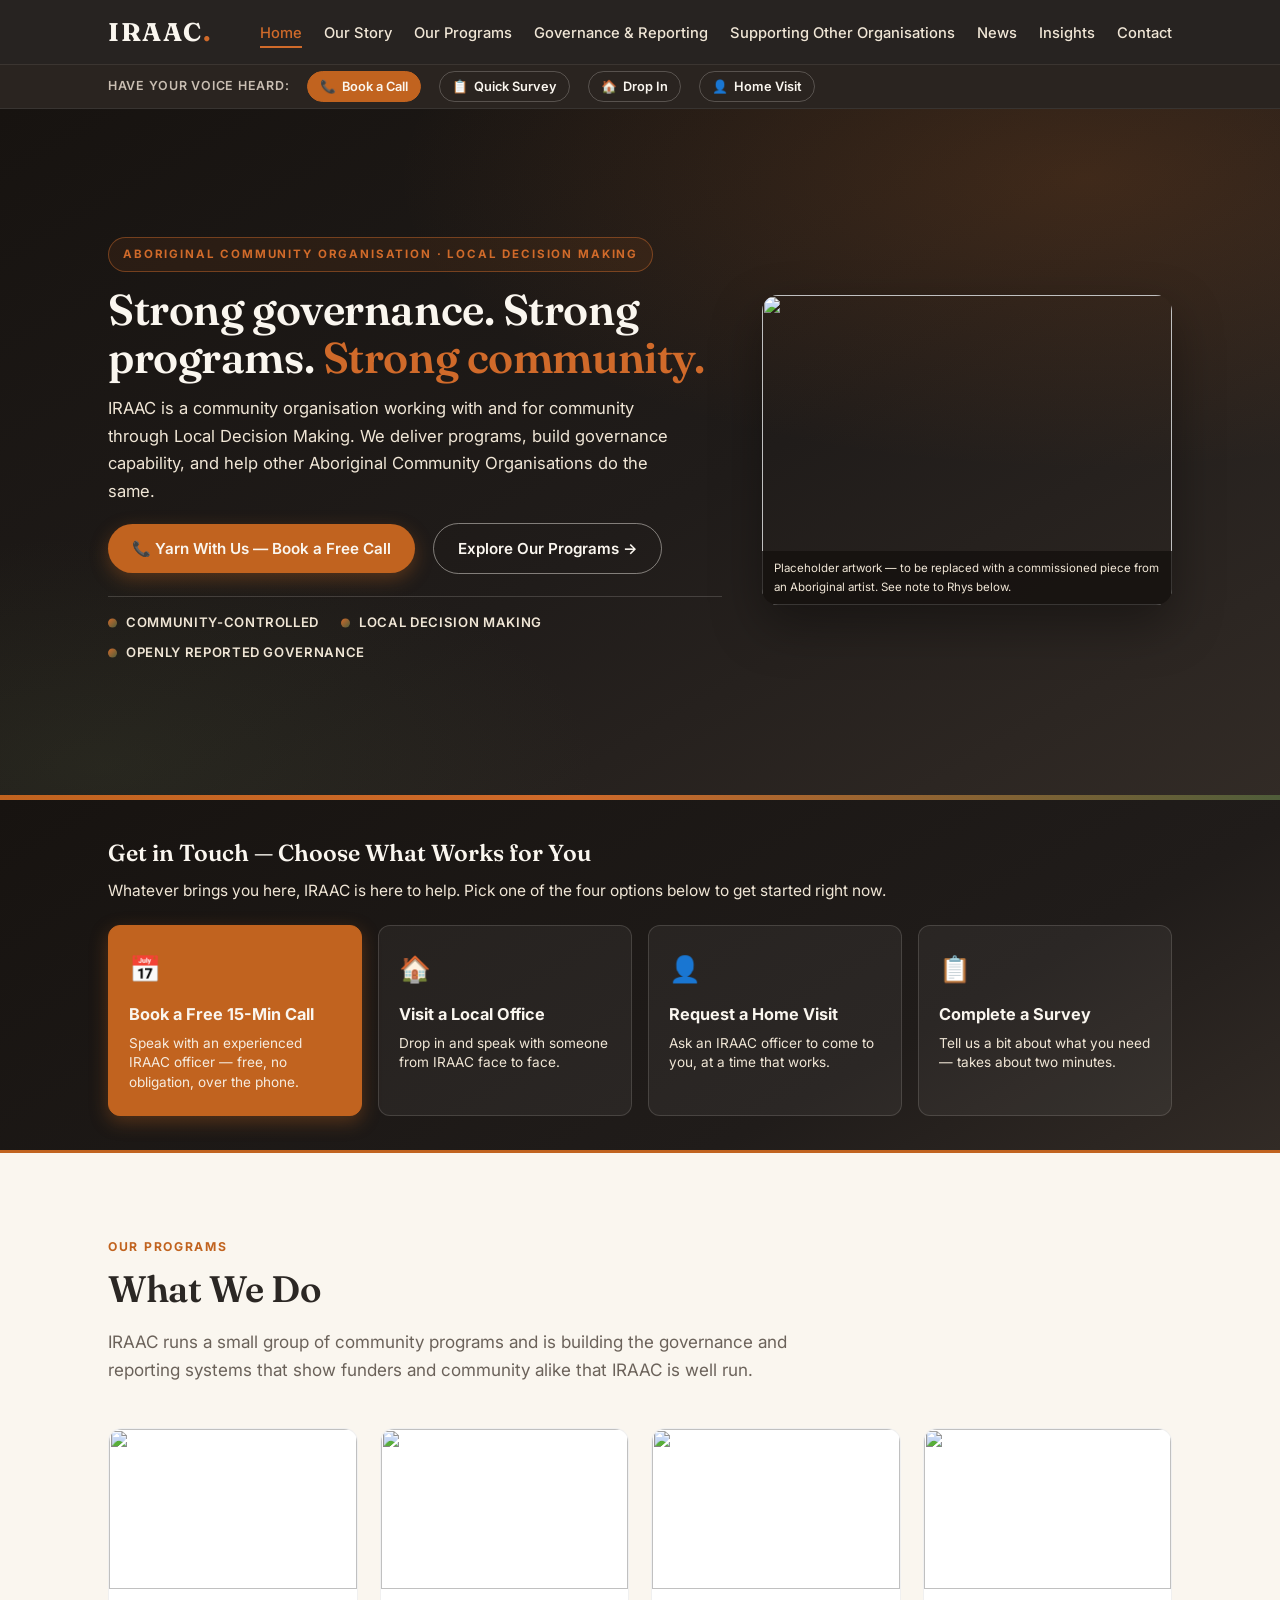
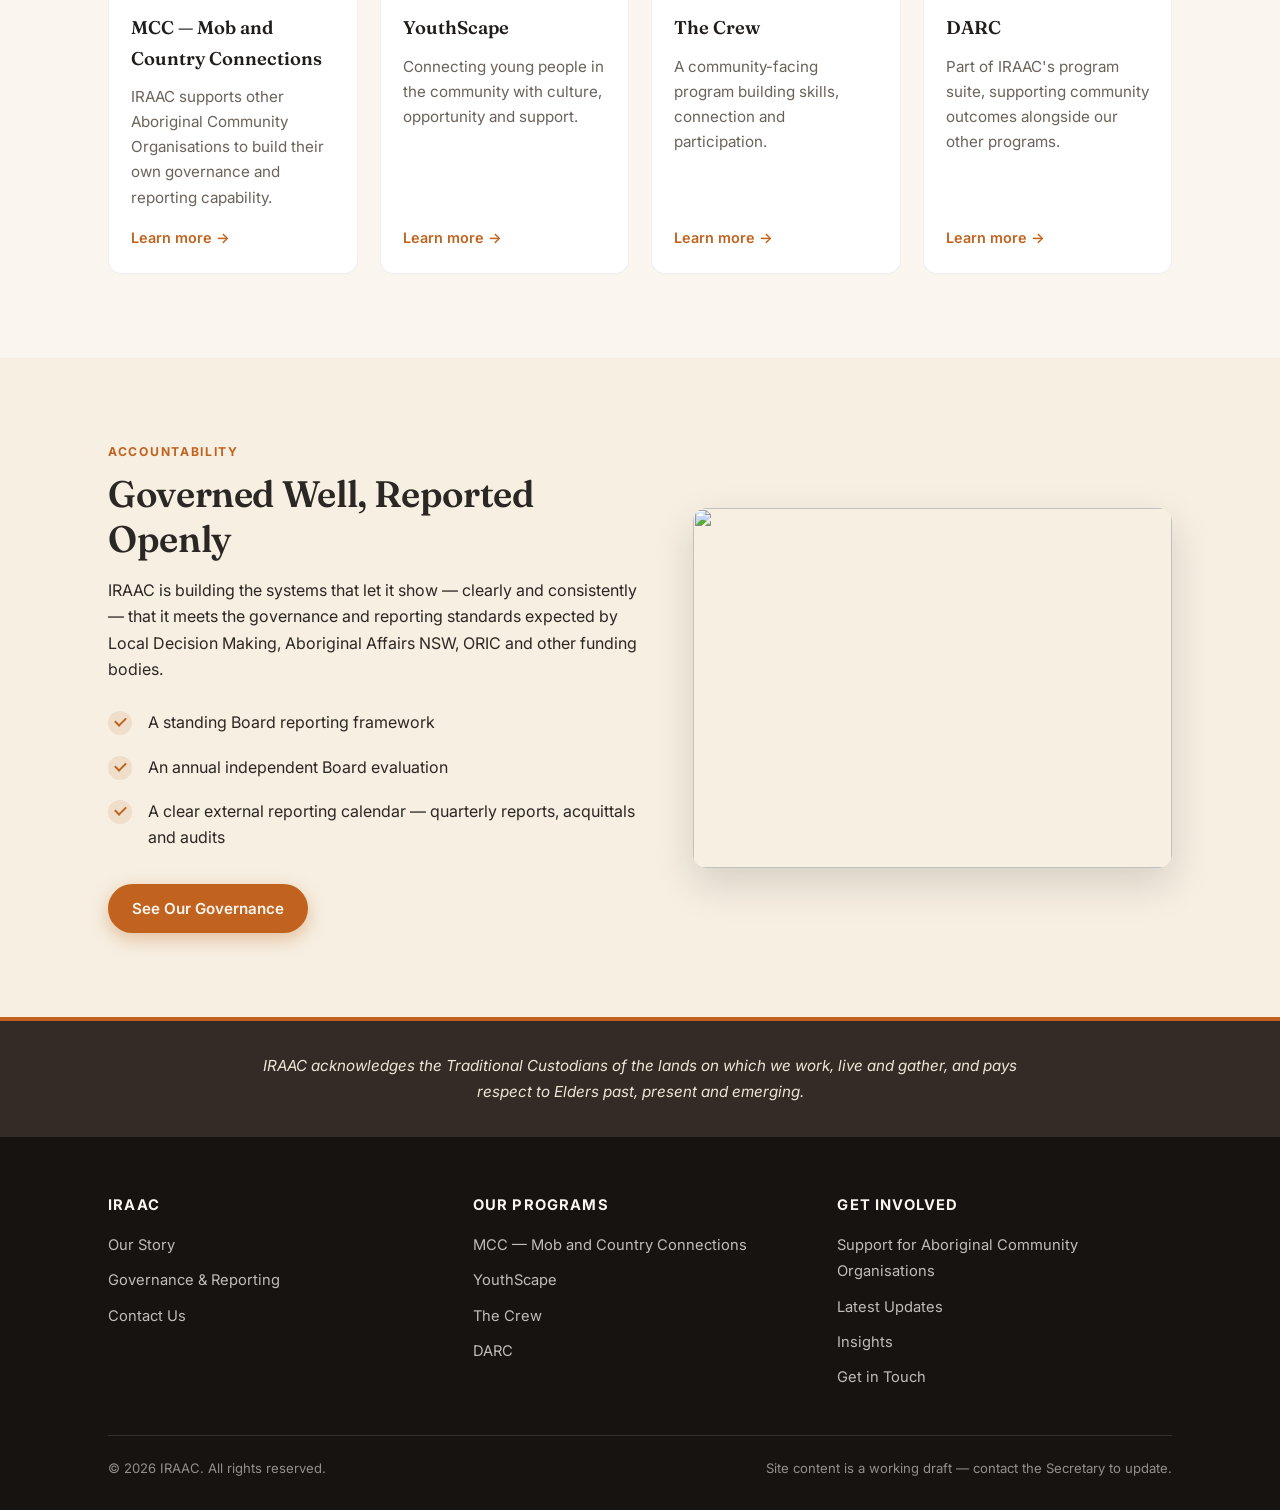
==== index.html @ ca38c6c4 "Fit hero + header in one desktop viewport; tighten mobile - Compress hero paddings, type scale, art " ====
<!DOCTYPE html>
<html lang="en">
<head>
<meta charset="UTF-8" />
<meta name="viewport" content="width=device-width, initial-scale=1.0" />
<title>Home | IRAAC</title>
<meta name="description" content="IRAAC supports Aboriginal community, culture and self-determination through Local Decision Making." />
<link rel="preconnect" href="https://fonts.googleapis.com">
<link rel="preconnect" href="https://fonts.gstatic.com" crossorigin>
<link href="https://fonts.googleapis.com/css2?family=Fraunces:opsz,wght@9..144,500;9..144,600;9..144,700&family=Inter:wght@400;500;600;700&display=swap" rel="stylesheet">
<style>
:root {
  --charcoal: #201c1a;
  --charcoal-soft: #322b26;
  --charcoal-deep: #171310;
  --cream: #faf6ef;
  --sand: #f0e6d6;
  --sand-soft: #f6efe2;
  --ochre: #c1631f;
  --ochre-bright: #d06a2a;
  --ochre-dark: #8f4416;
  --green: #4f5d3a;
  --text: #2b2724;
  --muted: #6b625a;
  --max-width: 1120px;
  --font-display: "Fraunces", Georgia, serif;
  --font-body: "Inter", "Segoe UI", -apple-system, BlinkMacSystemFont, Roboto, Helvetica, Arial, sans-serif;
}
* { box-sizing: border-box; }
html { scroll-behavior: smooth; }
body { margin: 0; font-family: var(--font-body); color: var(--text); background: var(--cream); line-height: 1.65; -webkit-font-smoothing: antialiased; }
a { color: inherit; }
img { max-width: 100%; display: block; }
.container { max-width: var(--max-width); margin: 0 auto; padding: 0 28px; }

/* Header */
header.site-header { background: rgba(32, 28, 26, 0.97); backdrop-filter: blur(8px); color: var(--cream); position: sticky; top: 0; z-index: 50; border-bottom: 1px solid rgba(250,246,239,0.08); }
.header-inner { display: flex; align-items: center; justify-content: space-between; padding: 11px 28px; max-width: var(--max-width); margin: 0 auto; }
.wordmark { font-family: var(--font-display); font-size: 1.6rem; font-weight: 700; letter-spacing: 0.06em; text-decoration: none; color: var(--cream); }
.wordmark span { color: var(--ochre-bright); }
nav.main-nav ul { list-style: none; display: flex; gap: 22px; margin: 0; padding: 0; flex-wrap: wrap; }
nav.main-nav a { text-decoration: none; color: var(--sand); font-size: 0.92rem; font-weight: 500; border-bottom: 2px solid transparent; padding-bottom: 4px; transition: color 0.15s ease, border-color 0.15s ease; }
nav.main-nav a:hover { color: var(--ochre-bright); }
nav.main-nav a.active { color: var(--ochre-bright); border-bottom-color: var(--ochre-bright); }
.nav-toggle { display: none; background: none; border: none; color: var(--cream); font-size: 1.6rem; cursor: pointer; }
@media (max-width: 860px) {
  nav.main-nav { display: none; width: 100%; padding: 0 0 14px; }
  nav.main-nav.open { display: block; }
  nav.main-nav ul { flex-direction: column; gap: 12px; }
  .header-inner { flex-wrap: wrap; }
  .nav-toggle { display: block; }
}

/* Front door — the very first thing visible on every page: four ways to reach IRAAC */
.frontdoor { background: linear-gradient(150deg, var(--charcoal-deep) 0%, var(--charcoal) 70%, var(--charcoal-soft) 100%); border-bottom: 3px solid var(--ochre); padding: 34px 0; }
.frontdoor-head { margin-bottom: 22px; }
.frontdoor-head h2 { font-family: var(--font-display); color: var(--cream); font-size: 1.45rem; font-weight: 600; margin: 0 0 6px; }
.frontdoor-head p { color: var(--sand); margin: 0; font-size: 0.97rem; }
.frontdoor-grid { display: grid; grid-template-columns: repeat(4, 1fr); gap: 16px; }
.fd-card { display: block; background: rgba(250,246,239,0.05); border: 1px solid rgba(250,246,239,0.14); border-radius: 12px; padding: 22px 20px; text-decoration: none; transition: border-color .15s ease, transform .15s ease, background .15s ease, box-shadow .15s ease; }
.fd-card:hover { border-color: var(--ochre-bright); transform: translateY(-3px); background: rgba(250,246,239,0.08); box-shadow: 0 10px 24px rgba(0,0,0,0.25); }
.fd-card.is-primary { background: var(--ochre); border-color: var(--ochre); box-shadow: 0 6px 18px rgba(193,99,31,0.35); }
.fd-card.is-primary:hover { background: var(--ochre-bright); border-color: var(--ochre-bright); }
.fd-card .fd-icon { font-size: 1.6rem; display: block; margin-bottom: 10px; }
.fd-card h3 { color: var(--cream); font-size: 1.02rem; margin: 0 0 6px; }
.fd-card p { color: var(--sand); font-size: 0.85rem; margin: 0; line-height: 1.45; }
.fd-card.is-primary p { color: rgba(250,246,239,0.92); }
@media (max-width: 900px) { .frontdoor-grid { grid-template-columns: repeat(2, 1fr); } }
@media (max-width: 560px) { .frontdoor-grid { grid-template-columns: 1fr; } .frontdoor { padding: 26px 0; } }

/* Hero with artwork panel */
.hero-flex { position: relative; background: radial-gradient(ellipse 90% 70% at 85% 10%, rgba(193,99,31,0.20), transparent 60%), radial-gradient(ellipse 70% 60% at 8% 95%, rgba(79,93,58,0.18), transparent 55%), linear-gradient(150deg, var(--charcoal-deep) 0%, var(--charcoal) 55%, var(--charcoal-soft) 100%); color: var(--cream); isolation: isolate; overflow: hidden; }
.hero-flex::after { content: ""; position: absolute; inset: auto 0 0 0; height: 5px; background: linear-gradient(90deg, var(--ochre) 0%, var(--ochre-bright) 45%, var(--green) 100%); }
.hero-flex .container { display: grid; grid-template-columns: 1.2fr 0.8fr; gap: 40px; align-items: center; padding-top: 44px; padding-bottom: 52px; max-width: var(--max-width); }
.hero-flex .art-panel { border-radius: 16px; overflow: hidden; position: relative; height: 310px; box-shadow: 0 20px 50px rgba(0,0,0,0.35); }
.hero-flex .art-panel img { width: 100%; height: 100%; object-fit: cover; }
.hero-flex .art-panel .art-caption { position: absolute; left: 0; right: 0; bottom: 0; background: rgba(20,16,14,0.78); color: var(--sand); font-size: 0.72rem; padding: 8px 12px; }
@media (max-width: 900px) { .hero-flex .container { grid-template-columns: 1fr; gap: 28px; } .hero-flex .art-panel { height: 190px; } }
.eyebrow { display: inline-block; color: var(--ochre-bright); text-transform: uppercase; letter-spacing: 0.16em; font-size: 0.72rem; font-weight: 700; margin-bottom: 14px; padding: 7px 14px; border: 1px solid rgba(208,106,42,0.45); border-radius: 999px; background: rgba(193,99,31,0.10); }
.hero-flex h1 { font-family: var(--font-display); font-size: clamp(2rem, 3.6vw, 2.7rem); line-height: 1.1; font-weight: 600; letter-spacing: -0.01em; margin: 0 0 14px; }
.hero-flex h1 em { font-style: normal; color: var(--ochre-bright); }
.hero-flex p { font-size: 1.04rem; color: var(--sand); max-width: 560px; margin-top: 0; margin-bottom: 6px; }
.trust-row { display: flex; flex-wrap: wrap; gap: 8px 22px; margin-top: 22px; padding-top: 15px; border-top: 1px solid rgba(250,246,239,0.16); }
.trust-row span { position: relative; color: var(--sand); font-size: 0.82rem; letter-spacing: 0.05em; text-transform: uppercase; font-weight: 600; padding-left: 18px; }
.trust-row span::before { content: ""; position: absolute; left: 0; top: 50%; transform: translateY(-50%); width: 9px; height: 9px; border-radius: 50%; background: linear-gradient(135deg, var(--ochre-bright), var(--green)); }

/* Buttons */
.btn { display: inline-block; padding: 12px 24px; border-radius: 999px; text-decoration: none; font-weight: 600; font-size: 0.95rem; margin-right: 14px; margin-top: 12px; transition: transform 0.15s ease, background 0.15s ease, box-shadow 0.15s ease, border-color 0.15s ease, color 0.15s ease; }
.btn-primary { background: var(--ochre); color: var(--cream); box-shadow: 0 6px 18px rgba(193,99,31,0.35); }
.btn-primary:hover { background: var(--ochre-dark); transform: translateY(-2px); box-shadow: 0 10px 24px rgba(193,99,31,0.4); }
.btn-outline { background: transparent; color: var(--cream); border: 1px solid rgba(250,246,239,0.45); }
.btn-outline:hover { border-color: var(--ochre-bright); color: var(--ochre-bright); transform: translateY(-2px); }

/* Sections */
section { padding: 84px 0; }
@media (max-width: 640px) { section { padding: 56px 0; } .hero-flex .container { padding-top: 30px; padding-bottom: 40px; } .hero-flex h1 { font-size: 1.8rem; } .trust-row { display: none; } .btn { display: block; text-align: center; margin-right: 0; } }
section.alt { background: var(--sand-soft); }
.kicker { color: var(--ochre); text-transform: uppercase; letter-spacing: 0.14em; font-size: 0.76rem; font-weight: 700; margin: 0 0 10px; }
h2.section-title { font-family: var(--font-display); font-size: clamp(1.8rem, 3.4vw, 2.3rem); font-weight: 600; line-height: 1.2; margin: 0 0 16px; letter-spacing: -0.01em; }
p.section-lead { color: var(--muted); max-width: 700px; font-size: 1.07rem; margin-bottom: 44px; }

/* Cards grid */
.grid { display: grid; grid-template-columns: repeat(auto-fit, minmax(238px, 1fr)); gap: 22px; }
.card { position: relative; background: #fff; border: 1px solid rgba(0,0,0,0.06); border-radius: 14px; overflow: hidden; display: flex; flex-direction: column; transition: transform 0.2s ease, box-shadow 0.2s ease; }
.card::before { content: ""; position: absolute; top: 0; left: 0; right: 0; height: 4px; background: linear-gradient(90deg, var(--ochre) 0%, var(--ochre-bright) 50%, var(--green) 100%); opacity: 0; transition: opacity 0.2s ease; z-index: 1; }
.card:hover { transform: translateY(-4px); box-shadow: 0 14px 32px rgba(32,28,26,0.12); }
.card:hover::before { opacity: 1; }
.card img { width: 100%; height: 160px; object-fit: cover; }
.card .card-body { padding: 24px 22px; display: flex; flex-direction: column; flex-grow: 1; }
.card h3 { font-family: var(--font-display); margin: 0 0 10px; font-size: 1.15rem; font-weight: 600; color: var(--charcoal); }
.card p { color: var(--muted); font-size: 0.95rem; margin: 0; flex-grow: 1; }
.card a.card-link { display: inline-block; margin-top: 16px; font-weight: 600; color: var(--ochre); text-decoration: none; font-size: 0.9rem; }
.card a.card-link:hover { color: var(--ochre-dark); }

/* Two column */
.two-col { display: grid; grid-template-columns: 1.05fr 0.95fr; gap: 56px; align-items: center; }
.two-col img { border-radius: 14px; width: 100%; height: 360px; object-fit: cover; box-shadow: 0 16px 40px rgba(32,28,26,0.15); }
@media (max-width: 860px) { .two-col { grid-template-columns: 1fr; gap: 32px; } .two-col img { height: 220px; } }

/* Governance checklist */
.check-list { list-style: none; padding: 0; margin: 18px 0 24px; }
.check-list li { position: relative; padding: 9px 0 9px 40px; font-size: 1rem; color: var(--text); }
.check-list li::before { content: ""; position: absolute; left: 0; top: 11px; width: 24px; height: 24px; border-radius: 50%; background: rgba(193,99,31,0.12); }
.check-list li::after { content: ""; position: absolute; left: 7px; top: 17px; width: 9px; height: 5px; border-left: 2px solid var(--ochre); border-bottom: 2px solid var(--ochre); transform: rotate(-45deg); }

/* Acknowledgement + footer */
.acknowledgement { background: var(--charcoal-soft); color: var(--sand); font-size: 0.95rem; padding: 32px 0; border-top: 4px solid var(--ochre); }
.acknowledgement .container { max-width: 820px; text-align: center; font-style: italic; line-height: 1.7; }
footer.site-footer { background: var(--charcoal-deep); color: var(--sand); padding: 56px 0 30px; }
.footer-grid { display: grid; grid-template-columns: repeat(auto-fit, minmax(200px, 1fr)); gap: 30px; margin-bottom: 36px; }
.footer-grid h4 { color: var(--cream); margin: 0 0 14px; font-size: 0.92rem; text-transform: uppercase; letter-spacing: 0.08em; }
.footer-grid ul { list-style: none; padding: 0; margin: 0; }
.footer-grid li { margin-bottom: 9px; }
.footer-grid a { color: rgba(250,246,239,0.75); text-decoration: none; font-size: 0.92rem; transition: color 0.15s ease; }
.footer-grid a:hover { color: var(--ochre-bright); }
.footer-bottom { border-top: 1px solid rgba(250,246,239,0.12); padding-top: 22px; font-size: 0.82rem; color: rgba(250,246,239,0.55); display: flex; justify-content: space-between; flex-wrap: wrap; gap: 10px; }

/* Scroll reveal */
.reveal { opacity: 0; transform: translateY(22px); transition: opacity 0.6s ease, transform 0.6s ease; }
.reveal.visible { opacity: 1; transform: none; }
@media (prefers-reduced-motion: reduce) {
  html { scroll-behavior: auto; }
  .reveal { opacity: 1; transform: none; transition: none; }
  .card:hover, .btn:hover, .fd-card:hover { transform: none; }
}

/* Voice strip — the four ways to be heard, pinned in the header on every page */
.voice-strip { background: #2a2420; border-top: 1px solid rgba(250,246,239,0.08); }
.voice-strip .vs-inner { max-width: var(--max-width); margin: 0 auto; padding: 6px 28px; display: flex; align-items: center; gap: 6px 18px; flex-wrap: nowrap; overflow-x: auto; -webkit-overflow-scrolling: touch; scrollbar-width: none; }
.voice-strip .vs-inner::-webkit-scrollbar { display: none; }
.voice-strip .vs-label { color: #c9beb2; font-size: 0.78rem; font-weight: 600; letter-spacing: 0.06em; text-transform: uppercase; white-space: nowrap; flex-shrink: 0; }
.voice-strip a { display: inline-flex; align-items: center; gap: 6px; color: #faf6ef; text-decoration: none; font-size: 0.8rem; font-weight: 600; padding: 4px 12px; border: 1px solid rgba(250,246,239,0.22); border-radius: 999px; white-space: nowrap; flex-shrink: 0; transition: border-color .15s ease, background .15s ease, color .15s ease; }
.voice-strip a:hover, .voice-strip a:focus-visible { border-color: #d06a2a; color: #d06a2a; background: rgba(208,106,42,0.08); }
.voice-strip a.vs-primary { background: #c1631f; border-color: #c1631f; }
.voice-strip a.vs-primary:hover, .voice-strip a.vs-primary:focus-visible { background: #d06a2a; border-color: #d06a2a; color: #faf6ef; }
@media (max-width: 560px) { .voice-strip .vs-label { display: none; } .voice-strip .vs-inner { padding: 8px 16px; } }
</style>
</head>
<body>
<header class="site-header">
  <div class="header-inner">
    <a href="index.html" class="wordmark">IRAAC<span>.</span></a>
    <button class="nav-toggle" aria-label="Toggle menu">&#9776;</button>
    <nav class="main-nav"><ul><li><a href="index.html" class="active">Home</a></li>
<li><a href="about.html">Our Story</a></li>
<li><a href="programs.html">Our Programs</a></li>
<li><a href="governance.html">Governance & Reporting</a></li>
<li><a href="support.html">Supporting Other Organisations</a></li>
<li><a href="news.html">News</a></li>
<li><a href="insights.html">Insights</a></li>
<li><a href="contact.html">Contact</a></li>
</ul></nav>
  </div>
<div class="voice-strip" aria-label="Ways to have your voice heard">
  <div class="vs-inner">
    <span class="vs-label">Have your voice heard:</span>
    <a class="vs-primary" href="book-a-call.html"><span aria-hidden="true">&#128222;</span>Book a Call</a>
    <a href="survey.html"><span aria-hidden="true">&#128203;</span>Quick Survey</a>
    <a href="offices.html"><span aria-hidden="true">&#127968;</span>Drop In</a>
    <a href="contact.html#home-visit"><span aria-hidden="true">&#128100;</span>Home Visit</a>
  </div>
</div>
</header>

<section class="hero-flex">
  <div class="container">
    <div>
      <div class="eyebrow">Aboriginal Community Organisation &middot; Local Decision Making</div>
      <h1>Strong governance. Strong programs. <em>Strong community.</em></h1>
      <p>IRAAC is a community organisation working with and for community through Local Decision Making. We deliver programs, build governance capability, and help other Aboriginal Community Organisations do the same.</p>
      <a href="book-a-call.html" class="btn btn-primary">&#128222; Yarn With Us &mdash; Book a Free Call</a>
      <a href="programs.html" class="btn btn-outline">Explore Our Programs &rarr;</a>
      <div class="trust-row">
        <span>Community-controlled</span>
        <span>Local Decision Making</span>
        <span>Openly reported governance</span>
      </div>
    </div>
    <div class="art-panel">
      <img src="https://picsum.photos/seed/iraac-art-placeholder/900/900" alt="" />
      <div class="art-caption">Placeholder artwork &mdash; to be replaced with a commissioned piece from an Aboriginal artist. See note to Rhys below.</div>
    </div>
  </div>
</section>

<section class="frontdoor">
  <div class="container">
    <div class="frontdoor-head">
      <h2>Get in Touch &mdash; Choose What Works for You</h2>
      <p>Whatever brings you here, IRAAC is here to help. Pick one of the four options below to get started right now.</p>
    </div>
    <div class="frontdoor-grid">
      <a class="fd-card is-primary" href="book-a-call.html">
        <span class="fd-icon">&#128197;</span>
        <h3>Book a Free 15-Min Call</h3>
        <p>Speak with an experienced IRAAC officer &mdash; free, no obligation, over the phone.</p>
      </a>
      <a class="fd-card" href="offices.html">
        <span class="fd-icon">&#127968;</span>
        <h3>Visit a Local Office</h3>
        <p>Drop in and speak with someone from IRAAC face to face.</p>
      </a>
      <a class="fd-card" href="contact.html#home-visit">
        <span class="fd-icon">&#128100;</span>
        <h3>Request a Home Visit</h3>
        <p>Ask an IRAAC officer to come to you, at a time that works.</p>
      </a>
      <a class="fd-card" href="survey.html">
        <span class="fd-icon">&#128203;</span>
        <h3>Complete a Survey</h3>
        <p>Tell us a bit about what you need &mdash; takes about two minutes.</p>
      </a>
    </div>
  </div>
</section>

<section>
  <div class="container">
    <p class="kicker reveal">Our Programs</p>
    <h2 class="section-title reveal">What We Do</h2>
    <p class="section-lead reveal">IRAAC runs a small group of community programs and is building the governance and reporting systems that show funders and community alike that IRAAC is well run.</p>
    <div class="grid">
      <div class="card reveal"><img src="https://picsum.photos/seed/iraac-mcc/900/650" alt="" /><div class="card-body"><h3>MCC &mdash; Mob and Country Connections</h3><p>IRAAC supports other Aboriginal Community Organisations to build their own governance and reporting capability.</p><a class="card-link" href="programs.html#mcc">Learn more &rarr;</a></div></div>
      <div class="card reveal"><img src="https://picsum.photos/seed/iraac-youth/900/650" alt="" /><div class="card-body"><h3>YouthScape</h3><p>Connecting young people in the community with culture, opportunity and support.</p><a class="card-link" href="programs.html#youthscape">Learn more &rarr;</a></div></div>
      <div class="card reveal"><img src="https://picsum.photos/seed/iraac-crew/900/650" alt="" /><div class="card-body"><h3>The Crew</h3><p>A community-facing program building skills, connection and participation.</p><a class="card-link" href="programs.html#thecrew">Learn more &rarr;</a></div></div>
      <div class="card reveal"><img src="https://picsum.photos/seed/iraac-darc/900/650" alt="" /><div class="card-body"><h3>DARC</h3><p>Part of IRAAC's program suite, supporting community outcomes alongside our other programs.</p><a class="card-link" href="programs.html#darc">Learn more &rarr;</a></div></div>
    </div>
  </div>
</section>

<section class="alt">
  <div class="container two-col">
    <div>
      <p class="kicker reveal">Accountability</p>
      <h2 class="section-title reveal">Governed Well, Reported Openly</h2>
      <p class="reveal">IRAAC is building the systems that let it show &mdash; clearly and consistently &mdash; that it meets the governance and reporting standards expected by Local Decision Making, Aboriginal Affairs NSW, ORIC and other funding bodies.</p>
      <ul class="check-list reveal">
        <li>A standing Board reporting framework</li>
        <li>An annual independent Board evaluation</li>
        <li>A clear external reporting calendar &mdash; quarterly reports, acquittals and audits</li>
      </ul>
      <a href="governance.html" class="btn btn-primary reveal" style="margin-top: 0;">See Our Governance</a>
    </div>
    <img class="reveal" src="https://picsum.photos/seed/iraac-meeting/1200/800" alt="" />
  </div>
</section>

<div class="acknowledgement">
  <div class="container">IRAAC acknowledges the Traditional Custodians of the lands on which we work, live and gather, and pays respect to Elders past, present and emerging.</div>
</div>
<footer class="site-footer">
  <div class="container">
    <div class="footer-grid">
      <div><h4>IRAAC</h4><ul>
        <li><a href="about.html">Our Story</a></li>
        <li><a href="governance.html">Governance &amp; Reporting</a></li>
        <li><a href="contact.html">Contact Us</a></li>
      </ul></div>
      <div><h4>Our Programs</h4><ul>
        <li><a href="programs.html#mcc">MCC &mdash; Mob and Country Connections</a></li>
        <li><a href="programs.html#youthscape">YouthScape</a></li>
        <li><a href="programs.html#thecrew">The Crew</a></li>
        <li><a href="programs.html#darc">DARC</a></li>
      </ul></div>
      <div><h4>Get Involved</h4><ul>
        <li><a href="support.html">Support for Aboriginal Community Organisations</a></li>
        <li><a href="news.html">Latest Updates</a></li>
        <li><a href="insights.html">Insights</a></li>
        <li><a href="contact.html">Get in Touch</a></li>
      </ul></div>
    </div>
    <div class="footer-bottom">
      <span>&copy; 2026 IRAAC. All rights reserved.</span>
      <span>Site content is a working draft &mdash; contact the Secretary to update.</span>
    </div>
  </div>
</footer>

<script>
document.addEventListener("DOMContentLoaded", function () {
  var toggle = document.querySelector(".nav-toggle");
  var nav = document.querySelector(".main-nav");
  if (toggle && nav) {
    toggle.addEventListener("click", function () { nav.classList.toggle("open"); });
  }
  var form = document.querySelector(".contact-form");
  if (form) {
    form.addEventListener("submit", function (e) {
      e.preventDefault();
      var note = document.getElementById("form-note");
      if (note) { note.textContent = "Thanks — this demo form doesn't send yet. Connect it to an email address or form service to go live."; note.style.display = "block"; }
    });
  }
  var survey = document.getElementById("iraac-survey");
  if (survey) {
    survey.addEventListener("submit", function (e) {
      e.preventDefault();
      survey.style.display = "none";
      var thanks = document.getElementById("survey-thanks");
      if (thanks) { thanks.style.display = "block"; thanks.scrollIntoView({behavior: "smooth", block: "start"}); }
    });
  }
  var reveals = document.querySelectorAll(".reveal");
  if ("IntersectionObserver" in window) {
    var observer = new IntersectionObserver(function (entries) {
      entries.forEach(function (entry) {
        if (entry.isIntersecting) {
          entry.target.classList.add("visible");
          observer.unobserve(entry.target);
        }
      });
    }, { threshold: 0.12 });
    reveals.forEach(function (el) { observer.observe(el); });
  } else {
    reveals.forEach(function (el) { el.classList.add("visible"); });
  }
});
</script>
</body>
</html>
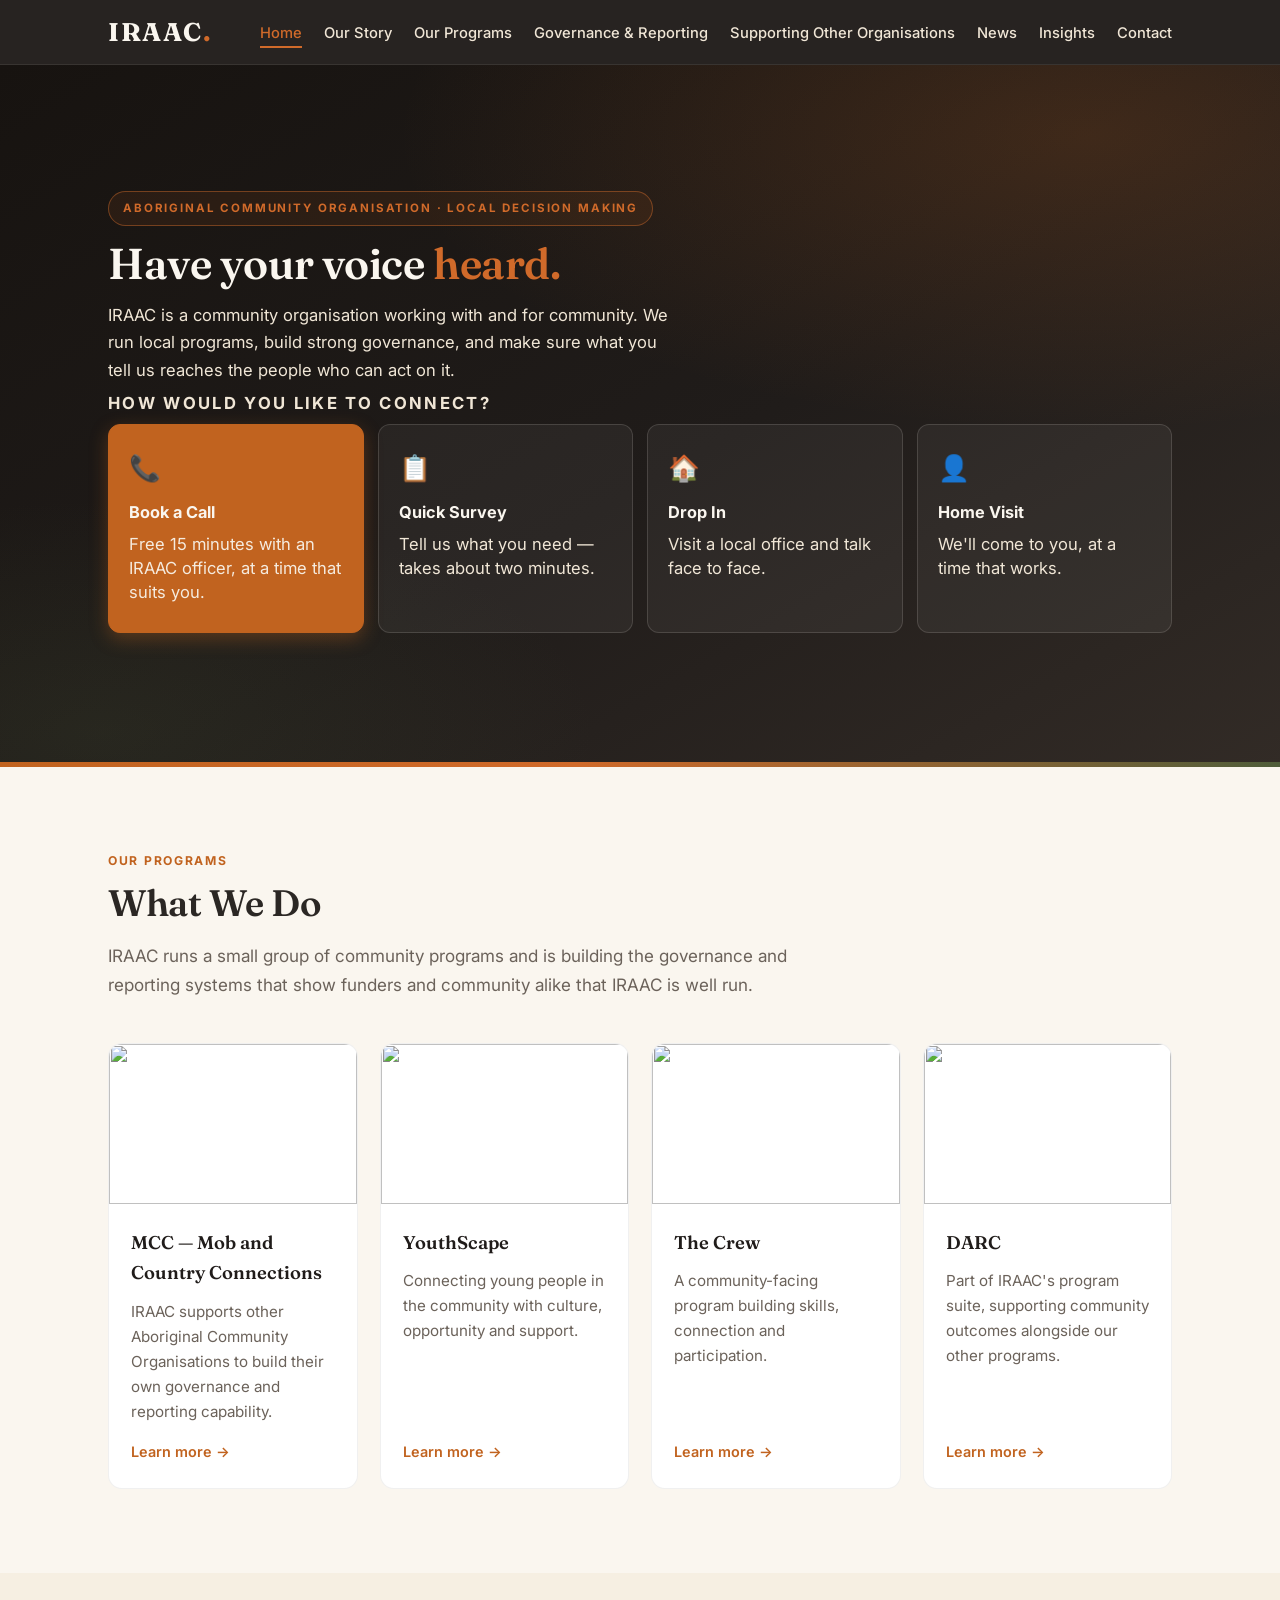
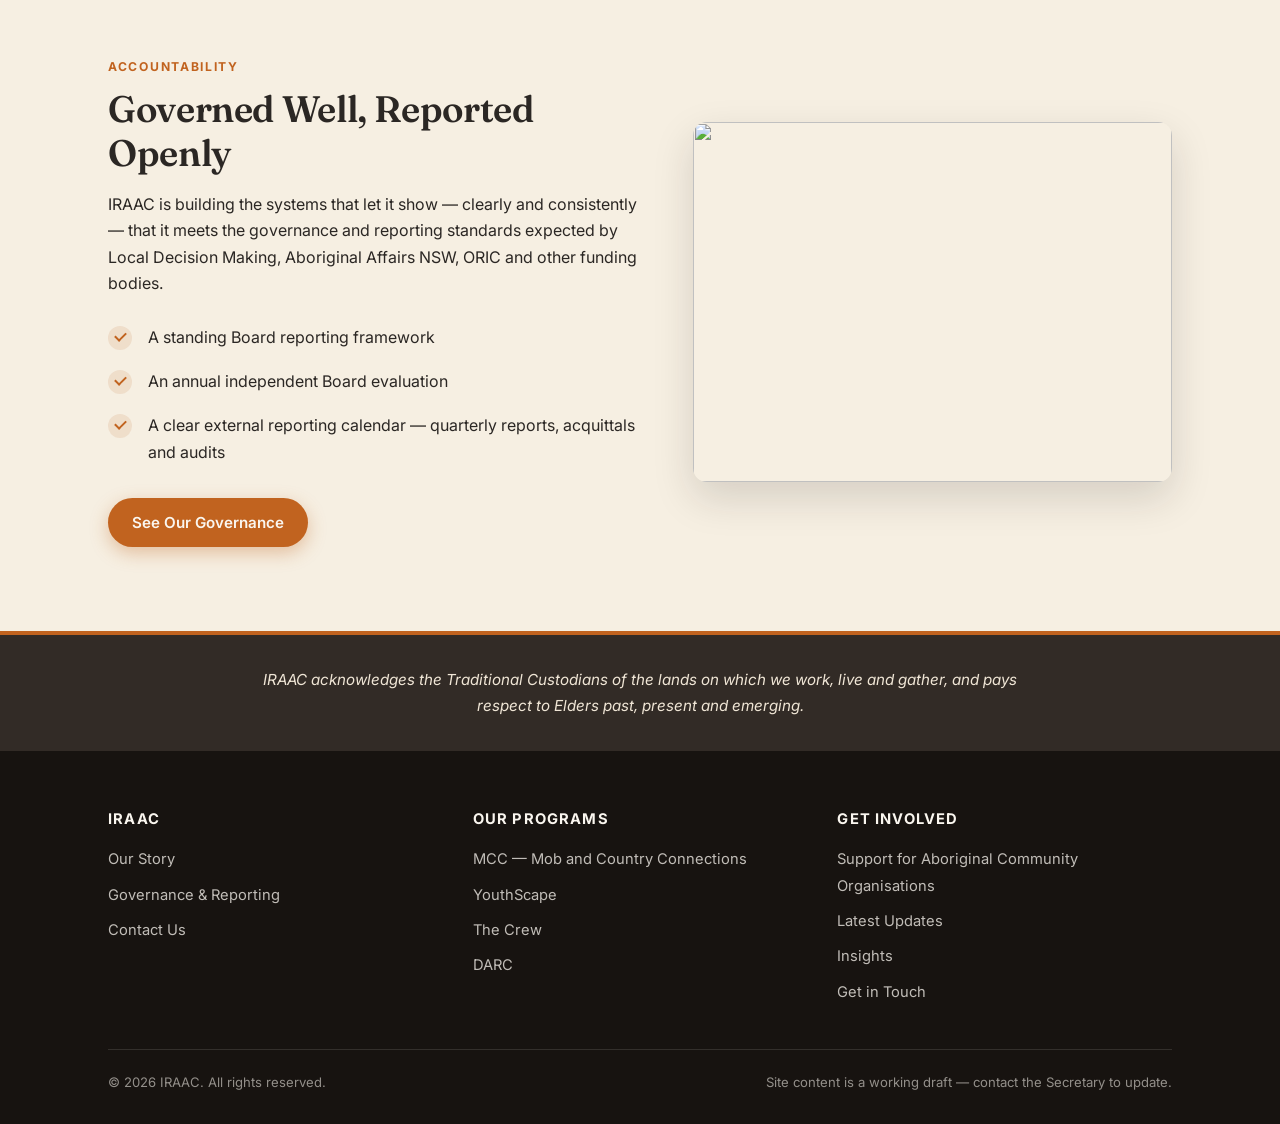
==== commit 7b4a7f38: "Make the homepage hero the front door itself - One breath of identity for first-time visitors (who I" ====
--- a/index.html
+++ b/index.html
@@ -154,6 +154,15 @@
 .voice-strip a.vs-primary { background: #c1631f; border-color: #c1631f; }
 .voice-strip a.vs-primary:hover, .voice-strip a.vs-primary:focus-visible { background: #d06a2a; border-color: #d06a2a; color: #faf6ef; }
 @media (max-width: 560px) { .voice-strip .vs-label { display: none; } .voice-strip .vs-inner { padding: 8px 16px; } }
+
+/* Hero chooser — identity in one breath, then the four doors */
+.hero-choose .container { display: block; padding-top: 42px; padding-bottom: 50px; }
+.hero-choose h1 { max-width: 720px; }
+.hero-sub { font-size: 1.04rem; color: var(--sand); max-width: 640px; margin: 0 0 26px; }
+.choose-label { color: var(--ochre-bright); text-transform: uppercase; letter-spacing: 0.14em; font-size: 0.74rem; font-weight: 700; margin: 0 0 14px; }
+.hero-choose .frontdoor-grid { display: grid; grid-template-columns: repeat(4, 1fr); gap: 14px; }
+@media (max-width: 900px) { .hero-choose .frontdoor-grid { grid-template-columns: repeat(2, 1fr); } }
+@media (max-width: 560px) { .hero-choose .frontdoor-grid { grid-template-columns: 1fr; } .hero-choose .container { padding-top: 28px; padding-bottom: 36px; } }
 </style>
 </head>
 <body>
@@ -171,64 +180,34 @@
 <li><a href="contact.html">Contact</a></li>
 </ul></nav>
   </div>
-<div class="voice-strip" aria-label="Ways to have your voice heard">
-  <div class="vs-inner">
-    <span class="vs-label">Have your voice heard:</span>
-    <a class="vs-primary" href="book-a-call.html"><span aria-hidden="true">&#128222;</span>Book a Call</a>
-    <a href="survey.html"><span aria-hidden="true">&#128203;</span>Quick Survey</a>
-    <a href="offices.html"><span aria-hidden="true">&#127968;</span>Drop In</a>
-    <a href="contact.html#home-visit"><span aria-hidden="true">&#128100;</span>Home Visit</a>
-  </div>
-</div>
 </header>
 
-<section class="hero-flex">
+<section class="hero-flex hero-choose">
   <div class="container">
-    <div>
-      <div class="eyebrow">Aboriginal Community Organisation &middot; Local Decision Making</div>
-      <h1>Strong governance. Strong programs. <em>Strong community.</em></h1>
-      <p>IRAAC is a community organisation working with and for community through Local Decision Making. We deliver programs, build governance capability, and help other Aboriginal Community Organisations do the same.</p>
-      <a href="book-a-call.html" class="btn btn-primary">&#128222; Yarn With Us &mdash; Book a Free Call</a>
-      <a href="programs.html" class="btn btn-outline">Explore Our Programs &rarr;</a>
-      <div class="trust-row">
-        <span>Community-controlled</span>
-        <span>Local Decision Making</span>
-        <span>Openly reported governance</span>
-      </div>
-    </div>
-    <div class="art-panel">
-      <img src="https://picsum.photos/seed/iraac-art-placeholder/900/900" alt="" />
-      <div class="art-caption">Placeholder artwork &mdash; to be replaced with a commissioned piece from an Aboriginal artist. See note to Rhys below.</div>
-    </div>
-  </div>
-</section>
-
-<section class="frontdoor">
-  <div class="container">
-    <div class="frontdoor-head">
-      <h2>Get in Touch &mdash; Choose What Works for You</h2>
-      <p>Whatever brings you here, IRAAC is here to help. Pick one of the four options below to get started right now.</p>
-    </div>
+    <div class="eyebrow">Aboriginal Community Organisation &middot; Local Decision Making</div>
+    <h1>Have your voice <em>heard.</em></h1>
+    <p class="hero-sub">IRAAC is a community organisation working with and for community. We run local programs, build strong governance, and make sure what you tell us reaches the people who can act on it.</p>
+    <p class="choose-label">How would you like to connect?</p>
     <div class="frontdoor-grid">
       <a class="fd-card is-primary" href="book-a-call.html">
-        <span class="fd-icon">&#128197;</span>
-        <h3>Book a Free 15-Min Call</h3>
-        <p>Speak with an experienced IRAAC officer &mdash; free, no obligation, over the phone.</p>
+        <span class="fd-icon">&#128222;</span>
+        <h3>Book a Call</h3>
+        <p>Free 15 minutes with an IRAAC officer, at a time that suits you.</p>
+      </a>
+      <a class="fd-card" href="survey.html">
+        <span class="fd-icon">&#128203;</span>
+        <h3>Quick Survey</h3>
+        <p>Tell us what you need &mdash; takes about two minutes.</p>
       </a>
       <a class="fd-card" href="offices.html">
         <span class="fd-icon">&#127968;</span>
-        <h3>Visit a Local Office</h3>
-        <p>Drop in and speak with someone from IRAAC face to face.</p>
+        <h3>Drop In</h3>
+        <p>Visit a local office and talk face to face.</p>
       </a>
       <a class="fd-card" href="contact.html#home-visit">
         <span class="fd-icon">&#128100;</span>
-        <h3>Request a Home Visit</h3>
-        <p>Ask an IRAAC officer to come to you, at a time that works.</p>
-      </a>
-      <a class="fd-card" href="survey.html">
-        <span class="fd-icon">&#128203;</span>
-        <h3>Complete a Survey</h3>
-        <p>Tell us a bit about what you need &mdash; takes about two minutes.</p>
+        <h3>Home Visit</h3>
+        <p>We'll come to you, at a time that works.</p>
       </a>
     </div>
   </div>
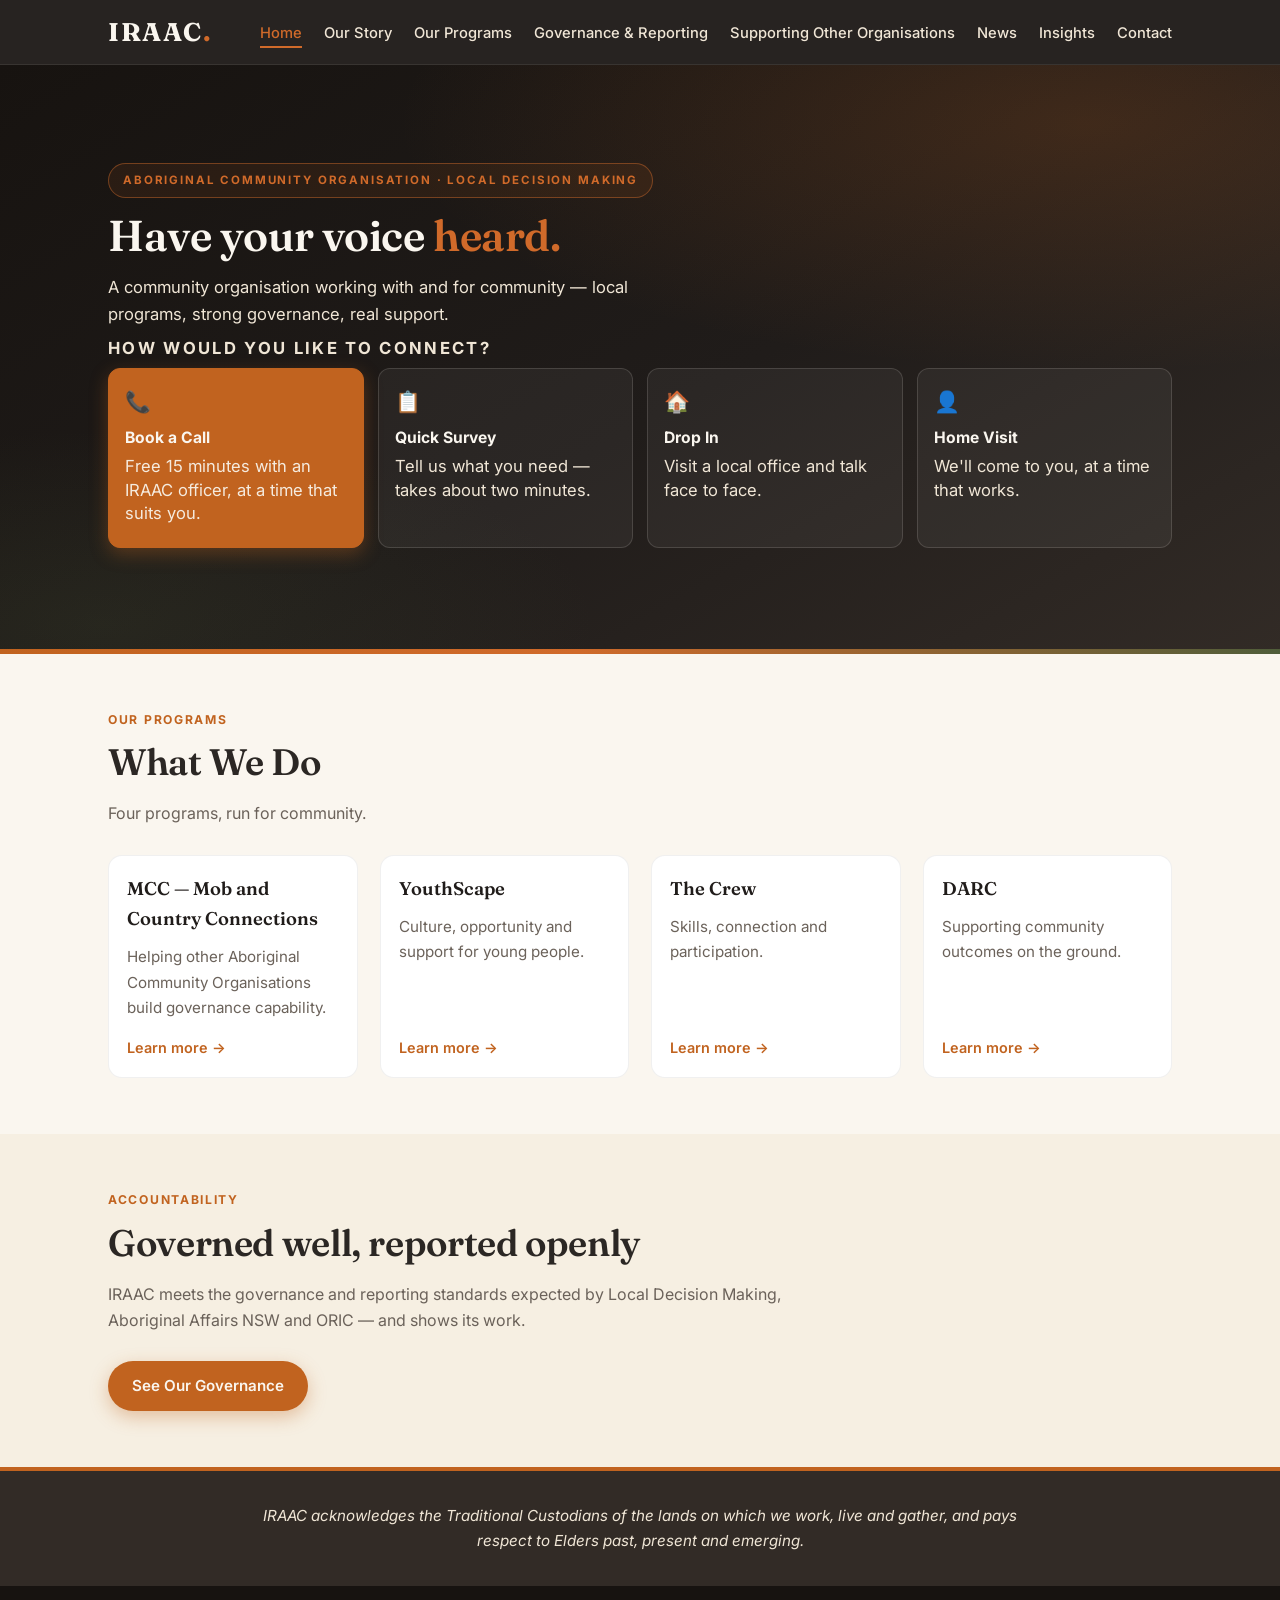
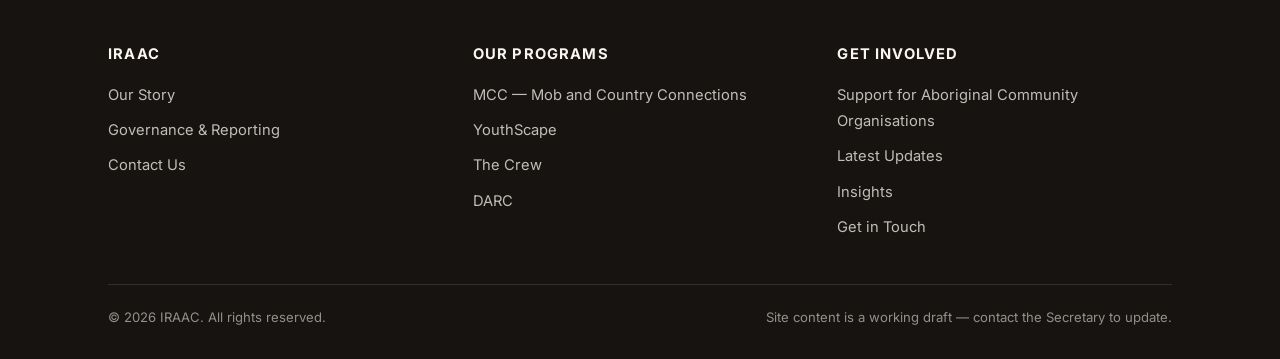
==== commit 5e097a25: "Reduce homepage to essentials - Hero: one-line identity, smaller tighter pathway cards - What We Do:" ====
--- a/index.html
+++ b/index.html
@@ -57,13 +57,13 @@
 .frontdoor-head h2 { font-family: var(--font-display); color: var(--cream); font-size: 1.45rem; font-weight: 600; margin: 0 0 6px; }
 .frontdoor-head p { color: var(--sand); margin: 0; font-size: 0.97rem; }
 .frontdoor-grid { display: grid; grid-template-columns: repeat(4, 1fr); gap: 16px; }
-.fd-card { display: block; background: rgba(250,246,239,0.05); border: 1px solid rgba(250,246,239,0.14); border-radius: 12px; padding: 22px 20px; text-decoration: none; transition: border-color .15s ease, transform .15s ease, background .15s ease, box-shadow .15s ease; }
+.fd-card { display: block; background: rgba(250,246,239,0.05); border: 1px solid rgba(250,246,239,0.14); border-radius: 12px; padding: 16px 16px; text-decoration: none; transition: border-color .15s ease, transform .15s ease, background .15s ease, box-shadow .15s ease; }
 .fd-card:hover { border-color: var(--ochre-bright); transform: translateY(-3px); background: rgba(250,246,239,0.08); box-shadow: 0 10px 24px rgba(0,0,0,0.25); }
 .fd-card.is-primary { background: var(--ochre); border-color: var(--ochre); box-shadow: 0 6px 18px rgba(193,99,31,0.35); }
 .fd-card.is-primary:hover { background: var(--ochre-bright); border-color: var(--ochre-bright); }
-.fd-card .fd-icon { font-size: 1.6rem; display: block; margin-bottom: 10px; }
-.fd-card h3 { color: var(--cream); font-size: 1.02rem; margin: 0 0 6px; }
-.fd-card p { color: var(--sand); font-size: 0.85rem; margin: 0; line-height: 1.45; }
+.fd-card .fd-icon { font-size: 1.3rem; display: block; margin-bottom: 6px; }
+.fd-card h3 { color: var(--cream); font-size: 0.98rem; margin: 0 0 4px; }
+.fd-card p { color: var(--sand); font-size: 0.8rem; margin: 0; line-height: 1.4; }
 .fd-card.is-primary p { color: rgba(250,246,239,0.92); }
 @media (max-width: 900px) { .frontdoor-grid { grid-template-columns: repeat(2, 1fr); } }
 @media (max-width: 560px) { .frontdoor-grid { grid-template-columns: 1fr; } .frontdoor { padding: 26px 0; } }
@@ -92,12 +92,12 @@
 .btn-outline:hover { border-color: var(--ochre-bright); color: var(--ochre-bright); transform: translateY(-2px); }
 
 /* Sections */
-section { padding: 84px 0; }
+section { padding: 56px 0; }
 @media (max-width: 640px) { section { padding: 56px 0; } .hero-flex .container { padding-top: 30px; padding-bottom: 40px; } .hero-flex h1 { font-size: 1.8rem; } .trust-row { display: none; } .btn { display: block; text-align: center; margin-right: 0; } }
 section.alt { background: var(--sand-soft); }
 .kicker { color: var(--ochre); text-transform: uppercase; letter-spacing: 0.14em; font-size: 0.76rem; font-weight: 700; margin: 0 0 10px; }
 h2.section-title { font-family: var(--font-display); font-size: clamp(1.8rem, 3.4vw, 2.3rem); font-weight: 600; line-height: 1.2; margin: 0 0 16px; letter-spacing: -0.01em; }
-p.section-lead { color: var(--muted); max-width: 700px; font-size: 1.07rem; margin-bottom: 44px; }
+p.section-lead { color: var(--muted); max-width: 700px; font-size: 1rem; margin-bottom: 28px; }
 
 /* Cards grid */
 .grid { display: grid; grid-template-columns: repeat(auto-fit, minmax(238px, 1fr)); gap: 22px; }
@@ -105,8 +105,8 @@
 .card::before { content: ""; position: absolute; top: 0; left: 0; right: 0; height: 4px; background: linear-gradient(90deg, var(--ochre) 0%, var(--ochre-bright) 50%, var(--green) 100%); opacity: 0; transition: opacity 0.2s ease; z-index: 1; }
 .card:hover { transform: translateY(-4px); box-shadow: 0 14px 32px rgba(32,28,26,0.12); }
 .card:hover::before { opacity: 1; }
-.card img { width: 100%; height: 160px; object-fit: cover; }
-.card .card-body { padding: 24px 22px; display: flex; flex-direction: column; flex-grow: 1; }
+
+.card .card-body { padding: 18px 18px; display: flex; flex-direction: column; flex-grow: 1; }
 .card h3 { font-family: var(--font-display); margin: 0 0 10px; font-size: 1.15rem; font-weight: 600; color: var(--charcoal); }
 .card p { color: var(--muted); font-size: 0.95rem; margin: 0; flex-grow: 1; }
 .card a.card-link { display: inline-block; margin-top: 16px; font-weight: 600; color: var(--ochre); text-decoration: none; font-size: 0.9rem; }
@@ -186,7 +186,7 @@
   <div class="container">
     <div class="eyebrow">Aboriginal Community Organisation &middot; Local Decision Making</div>
     <h1>Have your voice <em>heard.</em></h1>
-    <p class="hero-sub">IRAAC is a community organisation working with and for community. We run local programs, build strong governance, and make sure what you tell us reaches the people who can act on it.</p>
+    <p class="hero-sub">A community organisation working with and for community &mdash; local programs, strong governance, real support.</p>
     <p class="choose-label">How would you like to connect?</p>
     <div class="frontdoor-grid">
       <a class="fd-card is-primary" href="book-a-call.html">
@@ -217,30 +217,22 @@
   <div class="container">
     <p class="kicker reveal">Our Programs</p>
     <h2 class="section-title reveal">What We Do</h2>
-    <p class="section-lead reveal">IRAAC runs a small group of community programs and is building the governance and reporting systems that show funders and community alike that IRAAC is well run.</p>
+    <p class="section-lead reveal">Four programs, run for community.</p>
     <div class="grid">
-      <div class="card reveal"><img src="https://picsum.photos/seed/iraac-mcc/900/650" alt="" /><div class="card-body"><h3>MCC &mdash; Mob and Country Connections</h3><p>IRAAC supports other Aboriginal Community Organisations to build their own governance and reporting capability.</p><a class="card-link" href="programs.html#mcc">Learn more &rarr;</a></div></div>
-      <div class="card reveal"><img src="https://picsum.photos/seed/iraac-youth/900/650" alt="" /><div class="card-body"><h3>YouthScape</h3><p>Connecting young people in the community with culture, opportunity and support.</p><a class="card-link" href="programs.html#youthscape">Learn more &rarr;</a></div></div>
-      <div class="card reveal"><img src="https://picsum.photos/seed/iraac-crew/900/650" alt="" /><div class="card-body"><h3>The Crew</h3><p>A community-facing program building skills, connection and participation.</p><a class="card-link" href="programs.html#thecrew">Learn more &rarr;</a></div></div>
-      <div class="card reveal"><img src="https://picsum.photos/seed/iraac-darc/900/650" alt="" /><div class="card-body"><h3>DARC</h3><p>Part of IRAAC's program suite, supporting community outcomes alongside our other programs.</p><a class="card-link" href="programs.html#darc">Learn more &rarr;</a></div></div>
+      <div class="card reveal"><div class="card-body"><h3>MCC &mdash; Mob and Country Connections</h3><p>Helping other Aboriginal Community Organisations build governance capability.</p><a class="card-link" href="programs.html#mcc">Learn more &rarr;</a></div></div>
+      <div class="card reveal"><div class="card-body"><h3>YouthScape</h3><p>Culture, opportunity and support for young people.</p><a class="card-link" href="programs.html#youthscape">Learn more &rarr;</a></div></div>
+      <div class="card reveal"><div class="card-body"><h3>The Crew</h3><p>Skills, connection and participation.</p><a class="card-link" href="programs.html#thecrew">Learn more &rarr;</a></div></div>
+      <div class="card reveal"><div class="card-body"><h3>DARC</h3><p>Supporting community outcomes on the ground.</p><a class="card-link" href="programs.html#darc">Learn more &rarr;</a></div></div>
     </div>
   </div>
 </section>
 
 <section class="alt">
-  <div class="container two-col">
-    <div>
-      <p class="kicker reveal">Accountability</p>
-      <h2 class="section-title reveal">Governed Well, Reported Openly</h2>
-      <p class="reveal">IRAAC is building the systems that let it show &mdash; clearly and consistently &mdash; that it meets the governance and reporting standards expected by Local Decision Making, Aboriginal Affairs NSW, ORIC and other funding bodies.</p>
-      <ul class="check-list reveal">
-        <li>A standing Board reporting framework</li>
-        <li>An annual independent Board evaluation</li>
-        <li>A clear external reporting calendar &mdash; quarterly reports, acquittals and audits</li>
-      </ul>
-      <a href="governance.html" class="btn btn-primary reveal" style="margin-top: 0;">See Our Governance</a>
-    </div>
-    <img class="reveal" src="https://picsum.photos/seed/iraac-meeting/1200/800" alt="" />
+  <div class="container">
+    <p class="kicker reveal">Accountability</p>
+    <h2 class="section-title reveal">Governed well, reported openly</h2>
+    <p class="section-lead reveal">IRAAC meets the governance and reporting standards expected by Local Decision Making, Aboriginal Affairs NSW and ORIC &mdash; and shows its work.</p>
+    <a href="governance.html" class="btn btn-primary reveal" style="margin-top: 0;">See Our Governance</a>
   </div>
 </section>
 
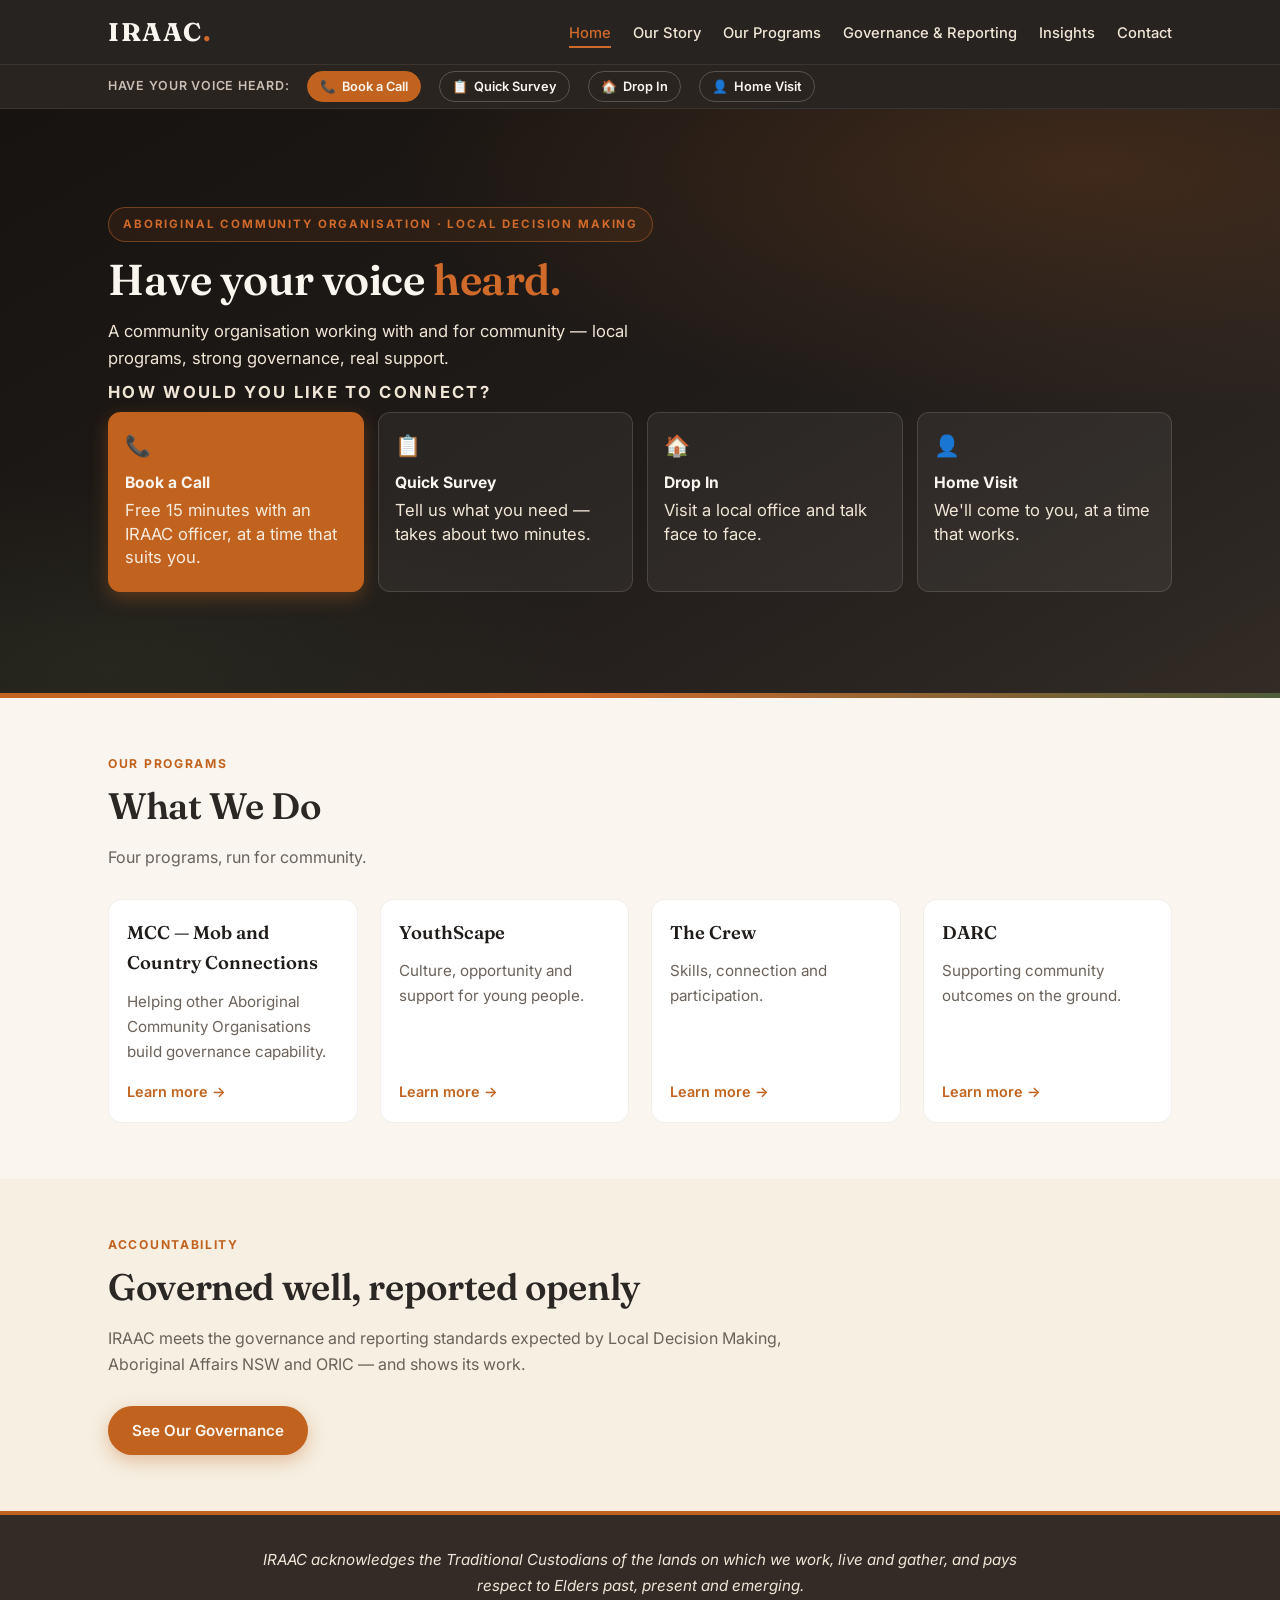
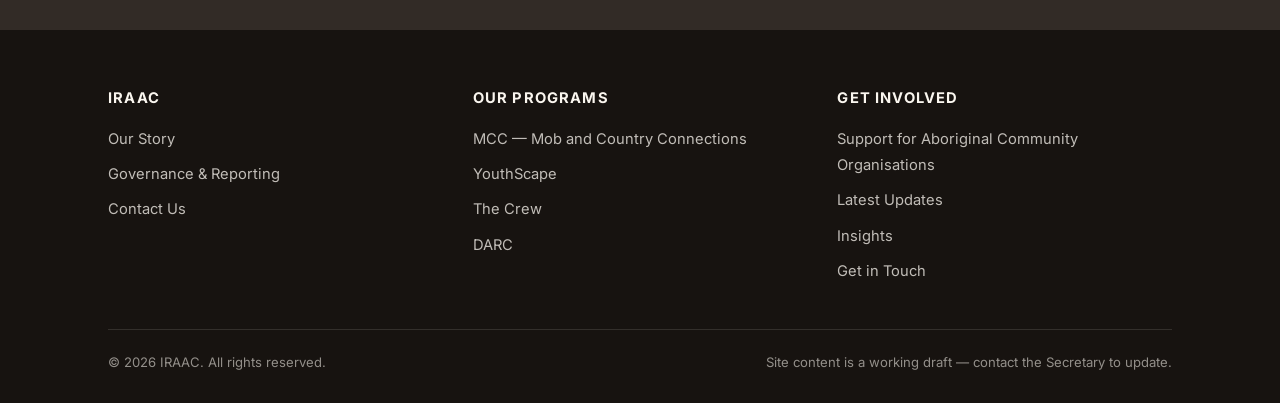
==== commit 79d75e87: "Trim nav to essentials; voice strip on every page incl. home - Menu now: Home, Our Story, Our Progra" ====
--- a/index.html
+++ b/index.html
@@ -43,7 +43,7 @@
 nav.main-nav a:hover { color: var(--ochre-bright); }
 nav.main-nav a.active { color: var(--ochre-bright); border-bottom-color: var(--ochre-bright); }
 .nav-toggle { display: none; background: none; border: none; color: var(--cream); font-size: 1.6rem; cursor: pointer; }
-@media (max-width: 860px) {
+@media (max-width: 1120px) {
   nav.main-nav { display: none; width: 100%; padding: 0 0 14px; }
   nav.main-nav.open { display: block; }
   nav.main-nav ul { flex-direction: column; gap: 12px; }
@@ -174,12 +174,19 @@
 <li><a href="about.html">Our Story</a></li>
 <li><a href="programs.html">Our Programs</a></li>
 <li><a href="governance.html">Governance & Reporting</a></li>
-<li><a href="support.html">Supporting Other Organisations</a></li>
-<li><a href="news.html">News</a></li>
 <li><a href="insights.html">Insights</a></li>
 <li><a href="contact.html">Contact</a></li>
 </ul></nav>
   </div>
+<div class="voice-strip" aria-label="Ways to have your voice heard">
+  <div class="vs-inner">
+    <span class="vs-label">Have your voice heard:</span>
+    <a class="vs-primary" href="book-a-call.html"><span aria-hidden="true">&#128222;</span>Book a Call</a>
+    <a href="survey.html"><span aria-hidden="true">&#128203;</span>Quick Survey</a>
+    <a href="offices.html"><span aria-hidden="true">&#127968;</span>Drop In</a>
+    <a href="contact.html#home-visit"><span aria-hidden="true">&#128100;</span>Home Visit</a>
+  </div>
+</div>
 </header>
 
 <section class="hero-flex hero-choose">
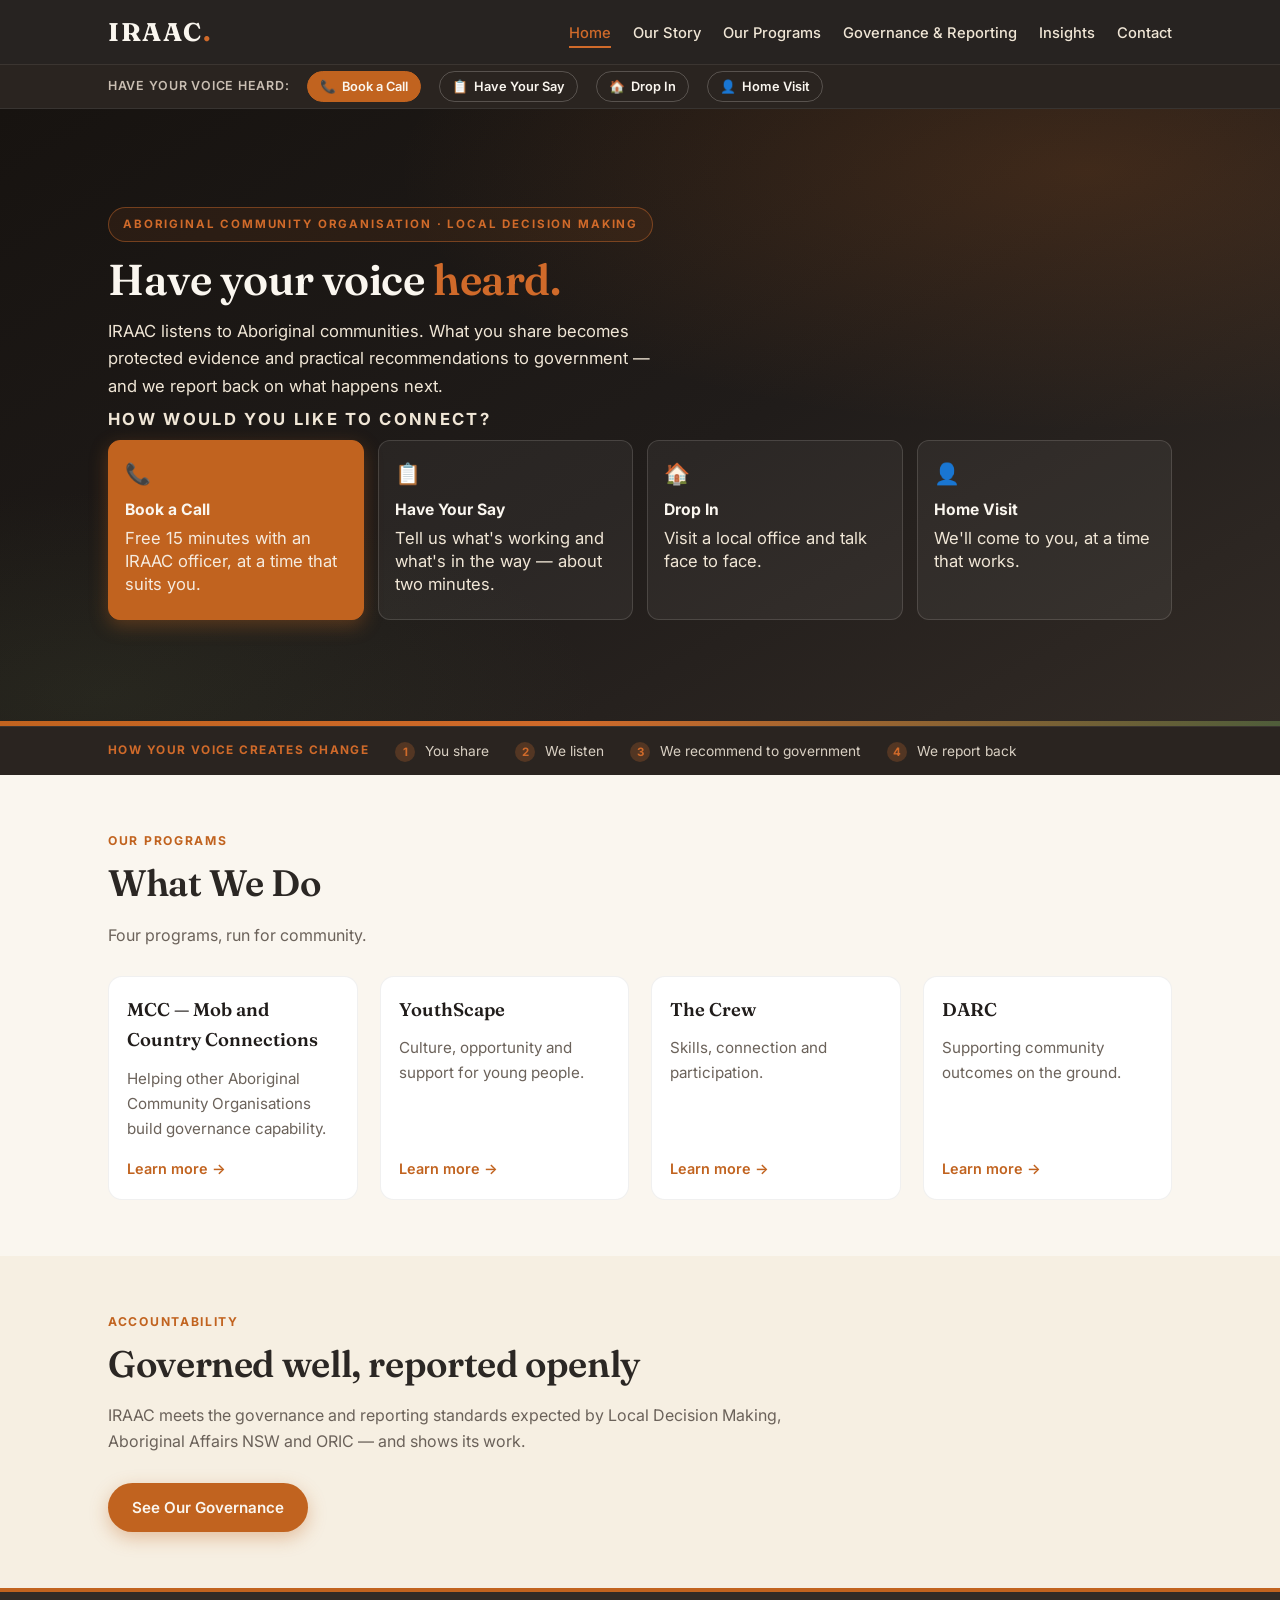
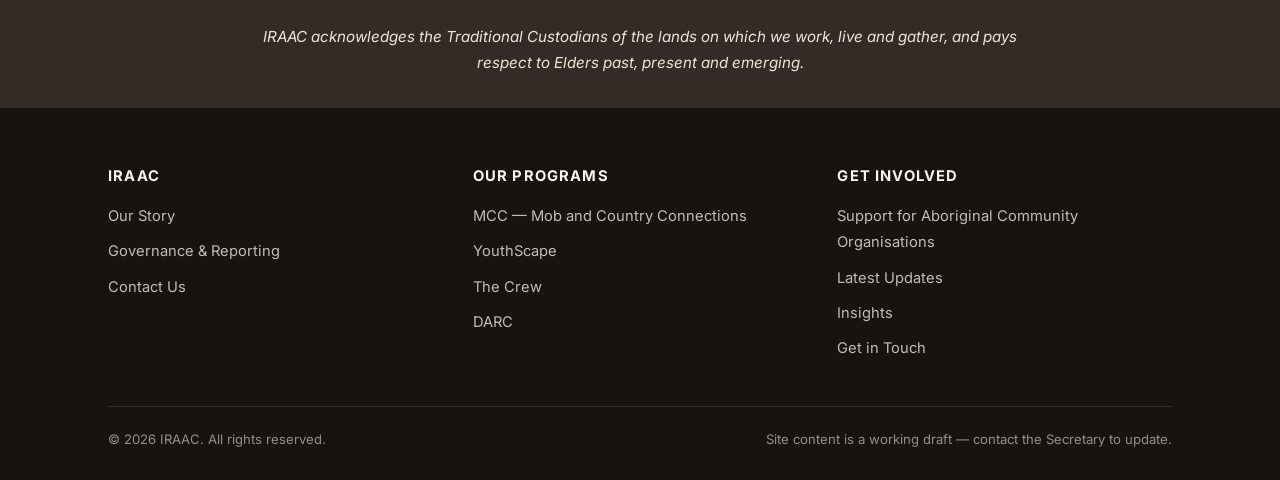
==== commit d5f762c7: "Reposition site around the listening-and-advocacy model (Phase 1) - 'Have Your Say' replaces 'Quick " ====
--- a/index.html
+++ b/index.html
@@ -43,7 +43,7 @@
 nav.main-nav a:hover { color: var(--ochre-bright); }
 nav.main-nav a.active { color: var(--ochre-bright); border-bottom-color: var(--ochre-bright); }
 .nav-toggle { display: none; background: none; border: none; color: var(--cream); font-size: 1.6rem; cursor: pointer; }
-@media (max-width: 1120px) {
+@media (max-width: 960px) {
   nav.main-nav { display: none; width: 100%; padding: 0 0 14px; }
   nav.main-nav.open { display: block; }
   nav.main-nav ul { flex-direction: column; gap: 12px; }
@@ -163,6 +163,14 @@
 .hero-choose .frontdoor-grid { display: grid; grid-template-columns: repeat(4, 1fr); gap: 14px; }
 @media (max-width: 900px) { .hero-choose .frontdoor-grid { grid-template-columns: repeat(2, 1fr); } }
 @media (max-width: 560px) { .hero-choose .frontdoor-grid { grid-template-columns: 1fr; } .hero-choose .container { padding-top: 28px; padding-bottom: 36px; } }
+
+/* Cycle band — the listening-to-advocacy loop in one slim line */
+.cycle-band { background: #2a2420; border-top: 1px solid rgba(250,246,239,0.08); padding: 13px 0; }
+.cycle-band .container { display: flex; align-items: center; gap: 8px 26px; flex-wrap: wrap; }
+.cycle-title { color: var(--ochre-bright); font-size: 0.74rem; font-weight: 700; letter-spacing: 0.12em; text-transform: uppercase; }
+.cycle-step { color: #d9d0c3; font-size: 0.86rem; }
+.cycle-step b { display: inline-block; width: 20px; height: 20px; line-height: 20px; text-align: center; border-radius: 50%; background: rgba(208,106,42,0.25); color: var(--ochre-bright); font-size: 0.72rem; margin-right: 6px; }
+@media (max-width: 640px) { .cycle-band .container { gap: 6px 16px; } .cycle-step { font-size: 0.8rem; } }
 </style>
 </head>
 <body>
@@ -182,7 +190,7 @@
   <div class="vs-inner">
     <span class="vs-label">Have your voice heard:</span>
     <a class="vs-primary" href="book-a-call.html"><span aria-hidden="true">&#128222;</span>Book a Call</a>
-    <a href="survey.html"><span aria-hidden="true">&#128203;</span>Quick Survey</a>
+    <a href="survey.html"><span aria-hidden="true">&#128203;</span>Have Your Say</a>
     <a href="offices.html"><span aria-hidden="true">&#127968;</span>Drop In</a>
     <a href="contact.html#home-visit"><span aria-hidden="true">&#128100;</span>Home Visit</a>
   </div>
@@ -193,7 +201,7 @@
   <div class="container">
     <div class="eyebrow">Aboriginal Community Organisation &middot; Local Decision Making</div>
     <h1>Have your voice <em>heard.</em></h1>
-    <p class="hero-sub">A community organisation working with and for community &mdash; local programs, strong governance, real support.</p>
+    <p class="hero-sub">IRAAC listens to Aboriginal communities. What you share becomes protected evidence and practical recommendations to government &mdash; and we report back on what happens next.</p>
     <p class="choose-label">How would you like to connect?</p>
     <div class="frontdoor-grid">
       <a class="fd-card is-primary" href="book-a-call.html">
@@ -203,8 +211,8 @@
       </a>
       <a class="fd-card" href="survey.html">
         <span class="fd-icon">&#128203;</span>
-        <h3>Quick Survey</h3>
-        <p>Tell us what you need &mdash; takes about two minutes.</p>
+        <h3>Have Your Say</h3>
+        <p>Tell us what's working and what's in the way &mdash; about two minutes.</p>
       </a>
       <a class="fd-card" href="offices.html">
         <span class="fd-icon">&#127968;</span>
@@ -219,6 +227,16 @@
     </div>
   </div>
 </section>
+
+<div class="cycle-band">
+  <div class="container">
+    <span class="cycle-title">How your voice creates change</span>
+    <span class="cycle-step"><b>1</b> You share</span>
+    <span class="cycle-step"><b>2</b> We listen</span>
+    <span class="cycle-step"><b>3</b> We recommend to government</span>
+    <span class="cycle-step"><b>4</b> We report back</span>
+  </div>
+</div>
 
 <section>
   <div class="container">
